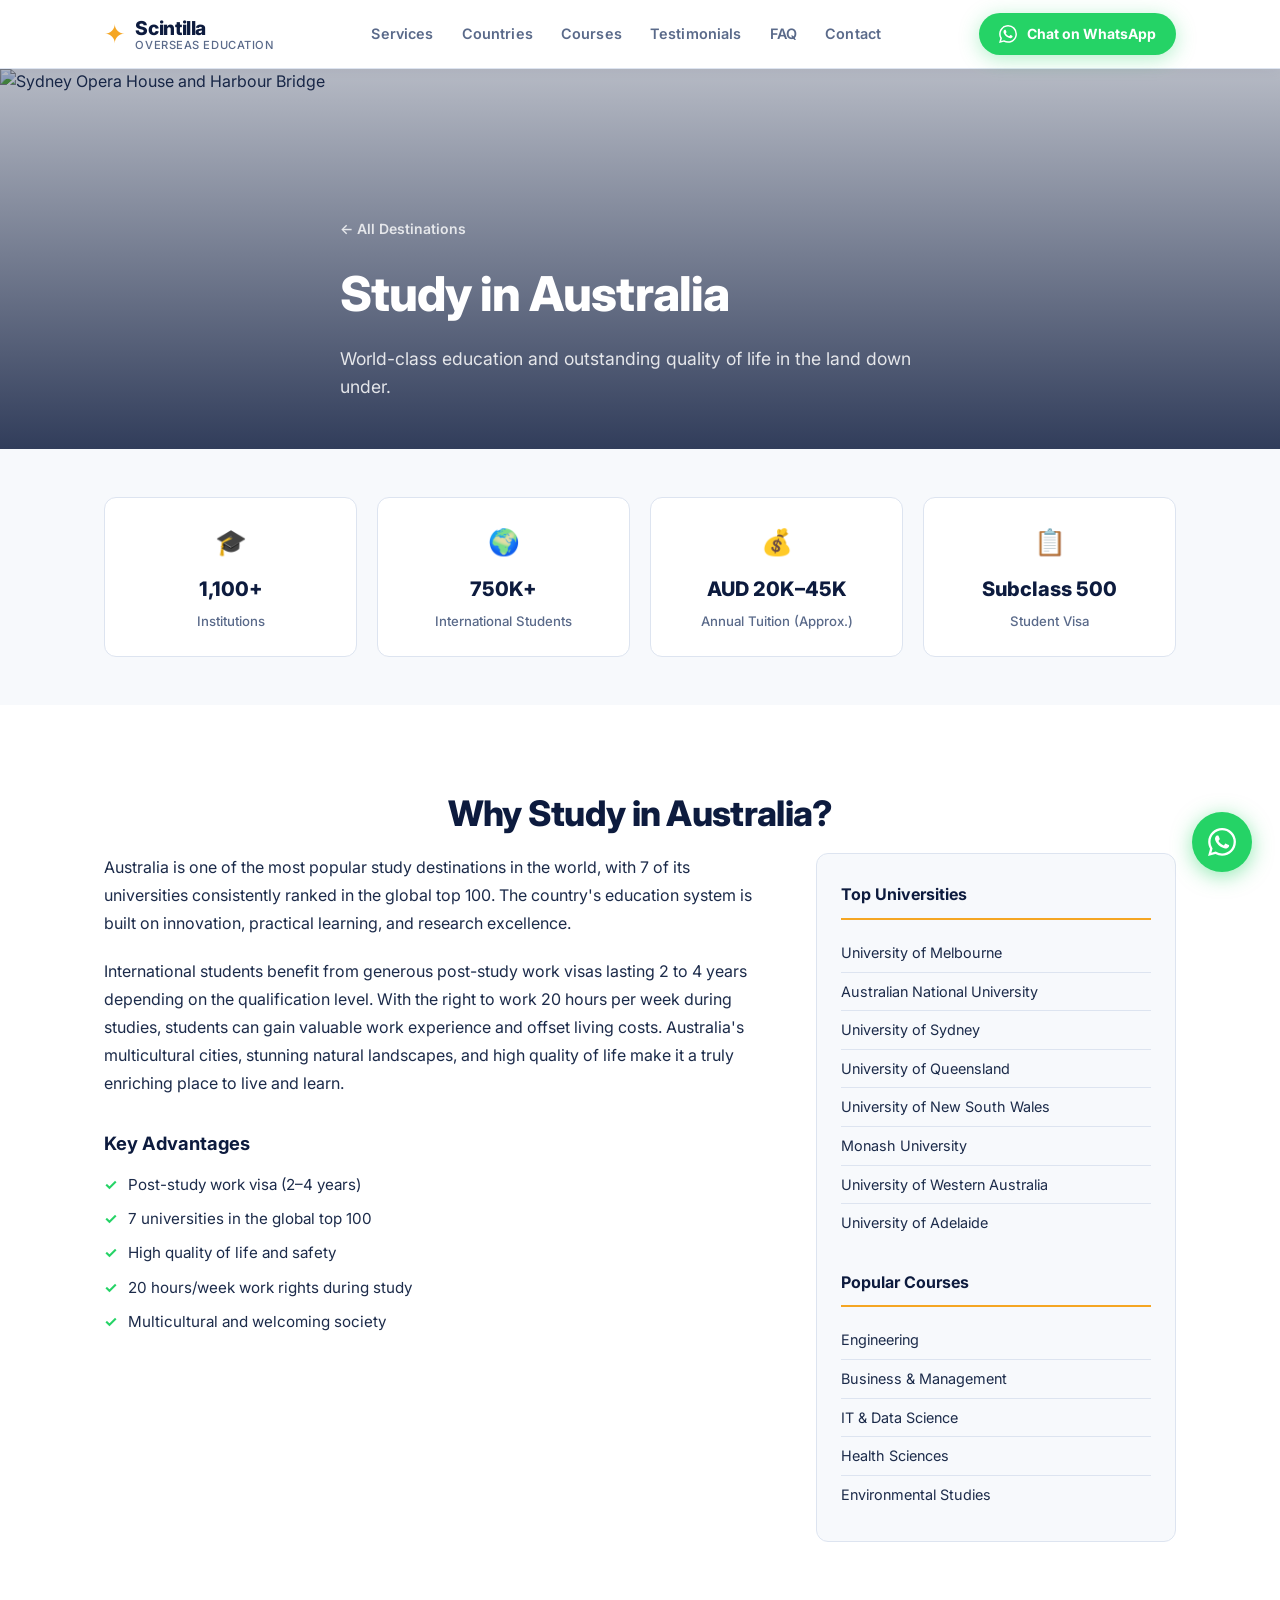
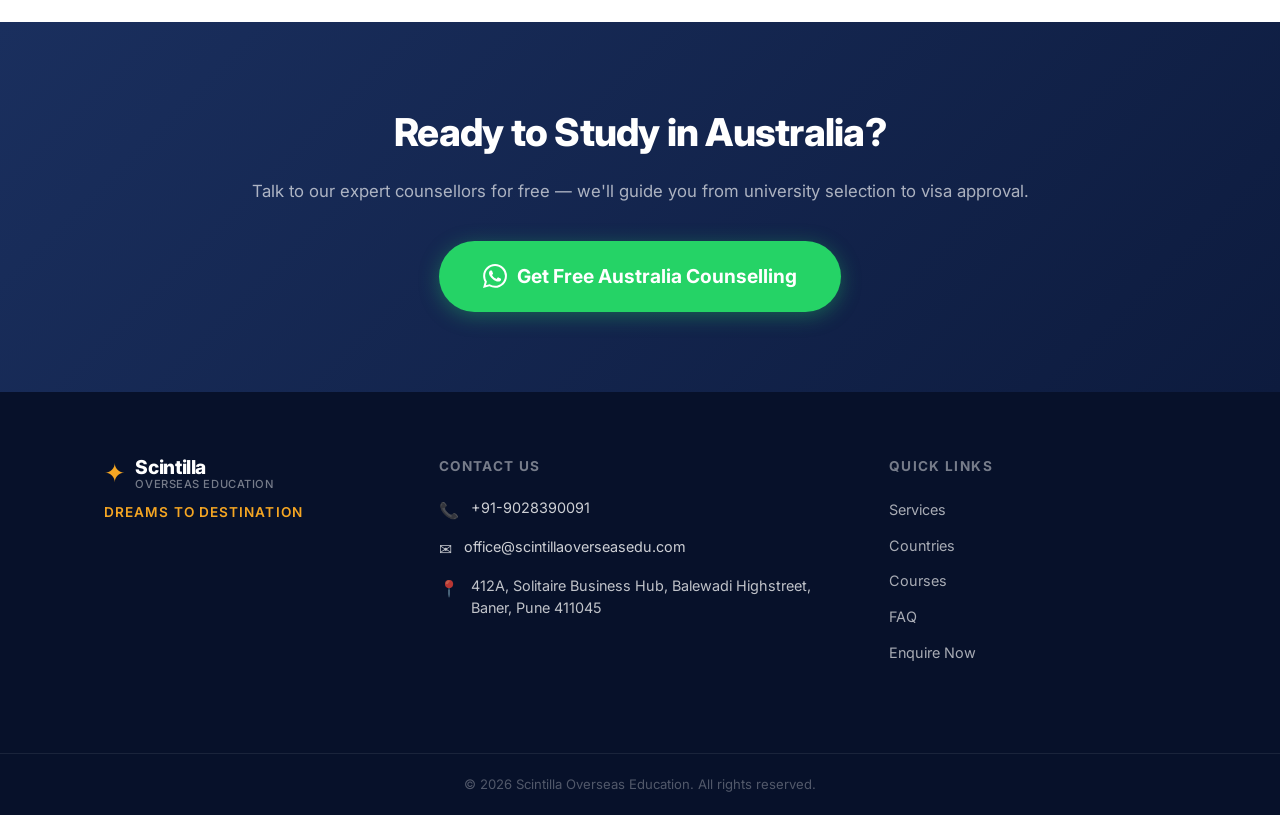
==== countries/australia.html @ b3273cdc "Add "Know Your Destination" section with country cards linking to blog pages Replaced the simple cou" ====
<!DOCTYPE html>
<html lang="en">
<head>
  <meta charset="UTF-8" />
  <meta name="viewport" content="width=device-width, initial-scale=1.0" />
  <title>Study in Australia – Scintilla Overseas Education</title>
  <meta name="description" content="Everything you need to know about studying in Australia — top universities, costs, visa process, and how Scintilla can help you get there." />
  <link rel="icon" type="image/svg+xml" href="data:image/svg+xml,<svg xmlns='http://www.w3.org/2000/svg' viewBox='0 0 100 100'><text y='.9em' font-size='90'>✦</text></svg>" />
  <link rel="preconnect" href="https://fonts.googleapis.com" />
  <link rel="preconnect" href="https://fonts.gstatic.com" crossorigin />
  <link rel="stylesheet" href="../style.css" />
  <link href="https://fonts.googleapis.com/css2?family=Inter:wght@400;500;600;700;800&display=swap" rel="stylesheet" />
</head>
<body>

  <svg xmlns="http://www.w3.org/2000/svg" style="display:none">
    <symbol id="icon-whatsapp" viewBox="0 0 24 24" fill="currentColor">
      <path d="M17.472 14.382c-.297-.149-1.758-.867-2.03-.967-.273-.099-.471-.148-.67.15-.197.297-.767.966-.94 1.164-.173.199-.347.223-.644.075-.297-.15-1.255-.463-2.39-1.475-.883-.788-1.48-1.761-1.653-2.059-.173-.297-.018-.458.13-.606.134-.133.298-.347.446-.52.149-.174.198-.298.298-.497.099-.198.05-.371-.025-.52-.075-.149-.669-1.612-.916-2.207-.242-.579-.487-.5-.669-.51a12.8 12.8 0 0 0-.57-.01c-.198 0-.52.074-.792.372-.272.297-1.04 1.016-1.04 2.479 0 1.462 1.065 2.875 1.213 3.074.149.198 2.096 3.2 5.077 4.487.709.306 1.262.489 1.694.625.712.227 1.36.195 1.871.118.571-.085 1.758-.719 2.006-1.413.248-.694.248-1.289.173-1.413-.074-.124-.272-.198-.57-.347m-5.421 7.403h-.004a9.87 9.87 0 0 1-5.031-1.378l-.361-.214-3.741.982.998-3.648-.235-.374a9.86 9.86 0 0 1-1.51-5.26c.001-5.45 4.436-9.884 9.888-9.884 2.64 0 5.122 1.03 6.988 2.898a9.825 9.825 0 0 1 2.893 6.994c-.003 5.45-4.437 9.884-9.885 9.884m8.413-18.297A11.815 11.815 0 0 0 12.05 0C5.495 0 .16 5.335.157 11.892c0 2.096.547 4.142 1.588 5.945L.057 24l6.305-1.654a11.882 11.882 0 0 0 5.683 1.448h.005c6.554 0 11.89-5.335 11.893-11.893a11.821 11.821 0 0 0-3.48-8.413Z"/>
    </symbol>
  </svg>

  <header class="navbar">
    <div class="container nav-inner">
      <a href="../index.html" class="logo">
        <span class="logo-icon">✦</span>
        <div class="logo-text">
          <span class="logo-name">Scintilla</span>
          <span class="logo-sub">Overseas Education</span>
        </div>
      </a>
      <nav class="nav-links" id="navLinks" aria-label="Site navigation">
        <a href="../index.html#services">Services</a>
        <a href="../index.html#countries">Countries</a>
        <a href="../index.html#courses">Courses</a>
        <a href="../index.html#testimonials">Testimonials</a>
        <a href="../index.html#faq">FAQ</a>
        <a href="../index.html#enquire">Contact</a>
      </nav>
      <button class="nav-hamburger" id="navHamburger" aria-label="Open menu" aria-expanded="false" aria-controls="navLinks">
        <span class="hamburger-line"></span>
        <span class="hamburger-line"></span>
        <span class="hamburger-line"></span>
      </button>
      <a class="btn btn-whatsapp btn-sm nav-wa-btn" href="https://wa.me/919028390091?text=Hi%2C%20I%20want%20to%20study%20in%20Australia" target="_blank" rel="noopener">
        <svg width="18" height="18" aria-hidden="true"><use href="#icon-whatsapp"/></svg>
        Chat on WhatsApp
      </a>
    </div>
  </header>

  <section class="country-hero">
    <div class="country-hero-bg">
      <img src="https://images.unsplash.com/photo-1506973035872-a4ec16b8e8d9?w=1400&h=500&fit=crop&q=80" alt="Sydney Opera House and Harbour Bridge" />
    </div>
    <div class="country-hero-overlay"></div>
    <div class="container country-hero-inner">
      <a href="../index.html#countries" class="country-back">&larr; All Destinations</a>
      <h1>Study in Australia</h1>
      <p>World-class education and outstanding quality of life in the land down under.</p>
    </div>
  </section>

  <section class="section country-facts">
    <div class="container">
      <div class="facts-grid">
        <div class="fact-card">
          <span class="fact-icon">🎓</span>
          <strong>1,100+</strong>
          <span>Institutions</span>
        </div>
        <div class="fact-card">
          <span class="fact-icon">🌍</span>
          <strong>750K+</strong>
          <span>International Students</span>
        </div>
        <div class="fact-card">
          <span class="fact-icon">💰</span>
          <strong>AUD 20K–45K</strong>
          <span>Annual Tuition (Approx.)</span>
        </div>
        <div class="fact-card">
          <span class="fact-icon">📋</span>
          <strong>Subclass 500</strong>
          <span>Student Visa</span>
        </div>
      </div>
    </div>
  </section>

  <section class="section country-why">
    <div class="container">
      <h2 class="section-title">Why Study in Australia?</h2>
      <div class="country-content">
        <div class="country-text">
          <p>Australia is one of the most popular study destinations in the world, with 7 of its universities consistently ranked in the global top 100. The country's education system is built on innovation, practical learning, and research excellence.</p>
          <p>International students benefit from generous post-study work visas lasting 2 to 4 years depending on the qualification level. With the right to work 20 hours per week during studies, students can gain valuable work experience and offset living costs. Australia's multicultural cities, stunning natural landscapes, and high quality of life make it a truly enriching place to live and learn.</p>
          <h3>Key Advantages</h3>
          <ul>
            <li>Post-study work visa (2–4 years)</li>
            <li>7 universities in the global top 100</li>
            <li>High quality of life and safety</li>
            <li>20 hours/week work rights during study</li>
            <li>Multicultural and welcoming society</li>
          </ul>
        </div>
        <div class="country-aside">
          <h3>Top Universities</h3>
          <ul class="uni-list">
            <li>University of Melbourne</li>
            <li>Australian National University</li>
            <li>University of Sydney</li>
            <li>University of Queensland</li>
            <li>University of New South Wales</li>
            <li>Monash University</li>
            <li>University of Western Australia</li>
            <li>University of Adelaide</li>
          </ul>
          <h3>Popular Courses</h3>
          <ul class="uni-list">
            <li>Engineering</li>
            <li>Business & Management</li>
            <li>IT & Data Science</li>
            <li>Health Sciences</li>
            <li>Environmental Studies</li>
          </ul>
        </div>
      </div>
    </div>
  </section>

  <section class="section section-cta">
    <div class="container cta-inner">
      <h2>Ready to Study in Australia?</h2>
      <p>Talk to our expert counsellors for free — we'll guide you from university selection to visa approval.</p>
      <a class="btn btn-whatsapp btn-xl" href="https://wa.me/919028390091?text=Hi%2C%20I%20want%20to%20study%20in%20Australia.%20Please%20guide%20me." target="_blank" rel="noopener">
        <svg width="24" height="24" aria-hidden="true"><use href="#icon-whatsapp"/></svg>
        Get Free Australia Counselling
      </a>
    </div>
  </section>

  <footer class="footer">
    <div class="container footer-inner">
      <div class="footer-brand">
        <a href="../index.html" class="logo logo-footer">
          <span class="logo-icon">✦</span>
          <div class="logo-text">
            <span class="logo-name">Scintilla</span>
            <span class="logo-sub">Overseas Education</span>
          </div>
        </a>
        <p class="footer-tagline">Dreams to Destination</p>
      </div>
      <div class="footer-contact">
        <h4>Contact Us</h4>
        <ul class="contact-list">
          <li><span class="contact-icon">📞</span><a href="tel:+919028390091">+91-9028390091</a></li>
          <li><span class="contact-icon">✉️</span><a href="mailto:office@scintillaoverseasedu.com">office@scintillaoverseasedu.com</a></li>
          <li><span class="contact-icon">📍</span>412A, Solitaire Business Hub, Balewadi Highstreet, Baner, Pune 411045</li>
        </ul>
      </div>
      <div class="footer-nav">
        <h4>Quick Links</h4>
        <ul class="footer-nav-list">
          <li><a href="../index.html#services">Services</a></li>
          <li><a href="../index.html#countries">Countries</a></li>
          <li><a href="../index.html#courses">Courses</a></li>
          <li><a href="../index.html#faq">FAQ</a></li>
          <li><a href="../index.html#enquire">Enquire Now</a></li>
        </ul>
      </div>
    </div>
    <div class="footer-bottom">
      <p>&copy; 2026 Scintilla Overseas Education. All rights reserved.</p>
    </div>
  </footer>

  <a class="fab-whatsapp" href="https://wa.me/919028390091?text=Hi%2C%20I%20want%20to%20study%20in%20Australia" target="_blank" rel="noopener" aria-label="Chat on WhatsApp">
    <svg width="28" height="28" aria-hidden="true"><use href="#icon-whatsapp"/></svg>
  </a>

  <script>
    (function () {
      var btn = document.getElementById('navHamburger');
      var nav = document.getElementById('navLinks');
      if (!btn || !nav) return;
      btn.addEventListener('click', function () {
        var open = nav.classList.toggle('nav-links--open');
        btn.classList.toggle('nav-hamburger--open', open);
        btn.setAttribute('aria-expanded', open ? 'true' : 'false');
      });
    })();
  </script>
</body>
</html>
---- style.css ----
/* =============================================
   Scintilla Overseas Education – Stylesheet
   ============================================= */

/* ---------- Reset & Base ---------- */
*, *::before, *::after {
  box-sizing: border-box;
  margin: 0;
  padding: 0;
}

:root {
  --navy:      #0d1b3e;
  --navy-mid:  #1a2f5e;
  --navy-light:#243d72;
  --gold:      #f5a623;
  --gold-dark: #d4891a;
  --green-wa:  #25d366;
  --green-wa-dark: #1ebe57;
  --white:     #ffffff;
  --off-white: #f7f9fc;
  --text:      #1c2b4a;
  --text-muted:#5a6a8a;
  --border:    #dde4f0;
  --radius:    12px;
  --radius-sm: 8px;
  --shadow:    0 4px 24px rgba(13, 27, 62, 0.10);
  --shadow-lg: 0 8px 40px rgba(13, 27, 62, 0.16);
}

html {
  scroll-behavior: smooth;
}

body {
  font-family: 'Inter', system-ui, -apple-system, sans-serif;
  color: var(--text);
  background: var(--white);
  line-height: 1.6;
  -webkit-font-smoothing: antialiased;
}

a {
  color: inherit;
  text-decoration: none;
}

ul {
  list-style: none;
}

img { display: block; max-width: 100%; }

/* ---------- Layout ---------- */
.container {
  max-width: 1120px;
  margin: 0 auto;
  padding: 0 24px;
}

.section {
  padding: 80px 0;
}

/* ---------- Typography ---------- */
.section-title {
  font-size: clamp(1.6rem, 3vw, 2.2rem);
  font-weight: 800;
  color: var(--navy);
  text-align: center;
  margin-bottom: 12px;
  letter-spacing: -0.02em;
}

.section-sub {
  text-align: center;
  color: var(--text-muted);
  font-size: 1.05rem;
  margin-bottom: 48px;
}

/* ---------- Buttons ---------- */
.btn {
  display: inline-flex;
  align-items: center;
  gap: 10px;
  font-family: inherit;
  font-weight: 700;
  border-radius: 50px;
  cursor: pointer;
  transition: background 0.2s, transform 0.15s, box-shadow 0.2s;
  white-space: nowrap;
  border: none;
  text-decoration: none;
}

.btn:hover  { transform: translateY(-2px); }
.btn:active { transform: translateY(0); }

.btn-whatsapp {
  background: var(--green-wa);
  color: var(--white);
  box-shadow: 0 4px 20px rgba(37, 211, 102, 0.35);
}
.btn-whatsapp:hover {
  background: var(--green-wa-dark);
  box-shadow: 0 6px 28px rgba(37, 211, 102, 0.45);
}

.btn-sm  { padding: 10px 20px; font-size: 0.875rem; }
.btn-md  { padding: 14px 28px; font-size: 0.975rem; }
.btn-lg  { padding: 16px 36px; font-size: 1.1rem; }
.btn-xl  { padding: 20px 44px; font-size: 1.2rem; }

/* ---------- Navbar ---------- */
.navbar {
  position: sticky;
  top: 0;
  z-index: 100;
  background: var(--white);
  border-bottom: 1px solid var(--border);
  box-shadow: 0 2px 12px rgba(13,27,62,0.06);
}

.nav-inner {
  display: flex;
  align-items: center;
  justify-content: space-between;
  height: 68px;
  gap: 20px;
}

.logo {
  display: flex;
  align-items: center;
  gap: 10px;
  flex-shrink: 0;
}

.logo-icon {
  font-size: 1.6rem;
  color: var(--gold);
  line-height: 1;
}

.logo-text {
  display: flex;
  flex-direction: column;
  line-height: 1.15;
}

.logo-name {
  font-size: 1.2rem;
  font-weight: 800;
  color: var(--navy);
  letter-spacing: -0.02em;
}

.logo-sub {
  font-size: 0.7rem;
  font-weight: 500;
  color: var(--text-muted);
  text-transform: uppercase;
  letter-spacing: 0.05em;
}

/* ---------- Nav Links ---------- */
.nav-links {
  display: flex;
  align-items: center;
  gap: 28px;
  flex: 1;
  justify-content: center;
}

.nav-links a {
  font-size: 0.9rem;
  font-weight: 600;
  color: var(--text-muted);
  letter-spacing: 0.01em;
  transition: color 0.2s;
  white-space: nowrap;
}

.nav-links a:hover {
  color: var(--navy);
}

/* ---------- Hamburger Menu ---------- */
.nav-hamburger {
  display: none;
  flex-direction: column;
  justify-content: center;
  gap: 5px;
  width: 36px;
  height: 36px;
  padding: 6px;
  background: none;
  border: none;
  cursor: pointer;
  z-index: 110;
}

.hamburger-line {
  display: block;
  width: 100%;
  height: 2.5px;
  background: var(--navy);
  border-radius: 2px;
  transition: transform 0.3s, opacity 0.3s;
}

.nav-hamburger--open .hamburger-line:nth-child(1) {
  transform: translateY(7.5px) rotate(45deg);
}

.nav-hamburger--open .hamburger-line:nth-child(2) {
  opacity: 0;
}

.nav-hamburger--open .hamburger-line:nth-child(3) {
  transform: translateY(-7.5px) rotate(-45deg);
}

/* ---------- Hero ---------- */
.hero {
  position: relative;
  background: linear-gradient(135deg, var(--navy) 0%, var(--navy-mid) 60%, #1e3a6e 100%);
  color: var(--white);
  padding: 100px 0 120px;
  overflow: hidden;
}

.hero::before {
  content: '';
  position: absolute;
  inset: 0;
  background:
    radial-gradient(ellipse 60% 60% at 80% 20%, rgba(245,166,35,0.12) 0%, transparent 70%),
    radial-gradient(ellipse 50% 80% at 10% 80%, rgba(37,211,102,0.07) 0%, transparent 60%);
  pointer-events: none;
}

.hero-inner {
  position: relative;
  z-index: 1;
  display: grid;
  grid-template-columns: 1fr 1fr;
  gap: 48px;
  align-items: center;
}

.hero-content {
  max-width: 600px;
}

/* ---------- Hero Carousel ---------- */
.hero-carousel {
  position: relative;
  width: 100%;
  border-radius: 16px;
  overflow: hidden;
  box-shadow: 0 12px 48px rgba(0, 0, 0, 0.35);
  aspect-ratio: 4 / 3;
}

.hero-carousel-track {
  position: relative;
  width: 100%;
  height: 100%;
}

.hero-carousel-slide {
  position: absolute;
  inset: 0;
  opacity: 0;
  transition: opacity 0.8s ease-in-out;
}

.hero-carousel-slide--active {
  opacity: 1;
}

.hero-carousel-slide img {
  width: 100%;
  height: 100%;
  object-fit: cover;
}

.hero-carousel-caption {
  position: absolute;
  bottom: 0;
  left: 0;
  right: 0;
  padding: 32px 20px 16px;
  background: linear-gradient(to top, rgba(0, 0, 0, 0.7) 0%, transparent 100%);
  font-size: 0.85rem;
  font-weight: 600;
  color: rgba(255, 255, 255, 0.9);
  letter-spacing: 0.02em;
}

.hero-carousel-dots {
  position: absolute;
  bottom: 52px;
  left: 50%;
  transform: translateX(-50%);
  display: flex;
  gap: 8px;
  z-index: 2;
}

.hero-carousel-dot {
  width: 10px;
  height: 10px;
  border-radius: 50%;
  border: 2px solid rgba(255, 255, 255, 0.6);
  background: transparent;
  cursor: pointer;
  padding: 0;
  transition: background 0.3s, border-color 0.3s, transform 0.2s;
}

.hero-carousel-dot:hover {
  border-color: var(--white);
  transform: scale(1.2);
}

.hero-carousel-dot--active {
  background: var(--gold);
  border-color: var(--gold);
}

.hero-eyebrow {
  display: inline-block;
  background: rgba(245,166,35,0.18);
  color: var(--gold);
  font-size: 0.85rem;
  font-weight: 700;
  letter-spacing: 0.12em;
  text-transform: uppercase;
  padding: 6px 16px;
  border-radius: 50px;
  margin-bottom: 24px;
  border: 1px solid rgba(245,166,35,0.3);
}

.hero-headline {
  font-size: clamp(2.2rem, 5vw, 3.6rem);
  font-weight: 800;
  line-height: 1.12;
  letter-spacing: -0.03em;
  margin-bottom: 16px;
}

.highlight {
  color: var(--gold);
}

.hero-subline {
  font-size: 1.2rem;
  font-weight: 600;
  color: rgba(255,255,255,0.75);
  margin-bottom: 20px;
  letter-spacing: 0.01em;
}

.hero-body {
  font-size: 1.05rem;
  color: rgba(255,255,255,0.65);
  max-width: 560px;
  margin-bottom: 40px;
  line-height: 1.7;
}

/* ---------- Hero Trust Bar ---------- */
.hero-trust {
  display: flex;
  align-items: center;
  flex-wrap: wrap;
  gap: 8px 16px;
  margin-top: 20px;
}

.hero-trust-item {
  display: flex;
  align-items: center;
  gap: 6px;
  font-size: 0.875rem;
  font-weight: 600;
  color: rgba(255,255,255,0.7);
}

.hero-trust-check {
  display: inline-flex;
  align-items: center;
  justify-content: center;
  width: 18px;
  height: 18px;
  background: rgba(37,211,102,0.2);
  color: var(--green-wa);
  border-radius: 50%;
  font-size: 0.65rem;
  font-weight: 800;
  flex-shrink: 0;
}

.hero-trust-sep {
  color: rgba(255,255,255,0.25);
  font-size: 1.2rem;
  line-height: 1;
}

/* ---------- Stats Bar ---------- */
.section-stats {
  background: linear-gradient(135deg, var(--navy) 0%, var(--navy-mid) 100%);
  padding: 48px 0;
}

.stats-grid {
  display: grid;
  grid-template-columns: repeat(4, 1fr);
  gap: 32px;
  text-align: center;
}

.stat-item {
  display: flex;
  flex-direction: column;
  align-items: center;
  gap: 8px;
}

.stat-number {
  font-size: clamp(2rem, 4vw, 3rem);
  font-weight: 800;
  color: var(--gold);
  letter-spacing: -0.02em;
  line-height: 1.1;
}

.stat-label {
  font-size: 0.875rem;
  font-weight: 600;
  color: rgba(255,255,255,0.6);
  text-transform: uppercase;
  letter-spacing: 0.06em;
}

/* ---------- Know Your Destination ---------- */
.section-destinations {
  background: var(--off-white);
}

.destinations-grid {
  display: grid;
  grid-template-columns: repeat(4, 1fr);
  gap: 24px;
}

.destination-card {
  display: flex;
  flex-direction: column;
  background: var(--white);
  border-radius: var(--radius);
  overflow: hidden;
  box-shadow: var(--shadow);
  transition: transform 0.25s, box-shadow 0.25s;
  text-decoration: none;
  color: inherit;
}

.destination-card:hover {
  transform: translateY(-6px);
  box-shadow: var(--shadow-lg);
}

.destination-img {
  position: relative;
  overflow: hidden;
  aspect-ratio: 3 / 2;
}

.destination-img img {
  width: 100%;
  height: 100%;
  object-fit: cover;
  transition: transform 0.4s ease;
}

.destination-card:hover .destination-img img {
  transform: scale(1.06);
}

.destination-info {
  padding: 20px;
  display: flex;
  flex-direction: column;
  flex: 1;
}

.destination-info h3 {
  font-size: 1.15rem;
  font-weight: 800;
  color: var(--navy);
  margin-bottom: 8px;
}

.destination-info p {
  font-size: 0.875rem;
  color: var(--text-muted);
  line-height: 1.6;
  flex: 1;
  margin-bottom: 14px;
}

.destination-cta {
  display: inline-flex;
  align-items: center;
  gap: 6px;
  font-size: 0.875rem;
  font-weight: 700;
  color: var(--navy-light);
  transition: color 0.2s, gap 0.2s;
}

.destination-card:hover .destination-cta {
  color: var(--gold-dark);
  gap: 10px;
}

@media (max-width: 1024px) {
  .destinations-grid {
    grid-template-columns: repeat(3, 1fr);
  }
}

@media (max-width: 768px) {
  .destinations-grid {
    grid-template-columns: repeat(2, 1fr);
    gap: 16px;
  }
}

@media (max-width: 480px) {
  .destinations-grid {
    grid-template-columns: 1fr;
    gap: 16px;
  }
}

/* ---------- University Ticker ---------- */
.ticker-section {
  background: var(--white);
  padding: 32px 0;
  border-bottom: 1px solid var(--border);
  overflow: hidden;
}

.ticker-label {
  text-align: center;
  font-size: 0.78rem;
  font-weight: 700;
  text-transform: uppercase;
  letter-spacing: 0.1em;
  color: var(--text-muted);
  margin-bottom: 20px;
}

.ticker-track {
  display: flex;
  width: max-content;
  animation: tickerScroll 40s linear infinite;
}

.ticker-slide {
  display: flex;
  align-items: center;
  gap: 40px;
  padding: 0 20px;
}

.ticker-item {
  font-size: 0.9rem;
  font-weight: 600;
  color: var(--navy-light);
  white-space: nowrap;
  opacity: 0.6;
  transition: opacity 0.2s;
}

@keyframes tickerScroll {
  0%   { transform: translateX(0); }
  100% { transform: translateX(-50%); }
}

.ticker-track:hover {
  animation-play-state: paused;
}

/* ---------- Services ---------- */
.section-services {
  background: var(--white);
}

.services-grid {
  display: grid;
  grid-template-columns: repeat(auto-fit, minmax(320px, 1fr));
  gap: 28px;
}

.service-card {
  background: var(--white);
  border: 1.5px solid var(--border);
  border-radius: var(--radius);
  padding: 36px 32px;
  box-shadow: var(--shadow);
  transition: box-shadow 0.2s, transform 0.2s;
}

.service-card:hover {
  box-shadow: var(--shadow-lg);
  transform: translateY(-4px);
}

.service-icon {
  font-size: 2.4rem;
  margin-bottom: 16px;
}

.service-card h3 {
  font-size: 1.15rem;
  font-weight: 700;
  color: var(--navy);
  margin-bottom: 20px;
  line-height: 1.4;
}

.service-section-label {
  font-size: 0.75rem;
  font-weight: 700;
  text-transform: uppercase;
  letter-spacing: 0.1em;
  color: var(--text-muted);
  margin-bottom: 8px;
}

.service-list {
  display: flex;
  flex-direction: column;
  gap: 10px;
  margin-bottom: 24px;
}

.service-list li {
  display: flex;
  align-items: flex-start;
  gap: 10px;
  font-size: 0.95rem;
  color: var(--text);
  line-height: 1.5;
}

.check {
  flex-shrink: 0;
  width: 20px;
  height: 20px;
  background: rgba(37,211,102,0.12);
  color: #19a34a;
  border-radius: 50%;
  font-size: 0.7rem;
  font-weight: 700;
  display: inline-flex;
  align-items: center;
  justify-content: center;
  margin-top: 2px;
}

.service-tags {
  display: flex;
  flex-wrap: wrap;
  gap: 8px;
}

.tag {
  background: rgba(13,27,62,0.07);
  color: var(--navy-mid);
  font-size: 0.78rem;
  font-weight: 600;
  padding: 4px 12px;
  border-radius: 50px;
}

/* ---------- Process Steps ---------- */
.section-process {
  background: var(--off-white);
}

.process-steps {
  display: flex;
  align-items: flex-start;
  justify-content: center;
  gap: 0;
}

.process-step {
  flex: 0 1 200px;
  text-align: center;
  display: flex;
  flex-direction: column;
  align-items: center;
  gap: 12px;
}

.process-step-num {
  width: 52px;
  height: 52px;
  border-radius: 50%;
  background: var(--navy);
  color: var(--gold);
  font-size: 1.3rem;
  font-weight: 800;
  display: flex;
  align-items: center;
  justify-content: center;
  flex-shrink: 0;
  box-shadow: 0 4px 16px rgba(13, 27, 62, 0.2);
}

.process-step h4 {
  font-size: 0.95rem;
  font-weight: 700;
  color: var(--navy);
}

.process-step p {
  font-size: 0.85rem;
  color: var(--text-muted);
  line-height: 1.6;
  max-width: 180px;
}

.process-connector {
  flex-shrink: 0;
  width: 40px;
  height: 2px;
  background: var(--border);
  margin-top: 26px;
}

/* ---------- Courses ---------- */
.section-courses {
  background: var(--navy);
}

.section-courses .section-title {
  color: var(--white);
}

.section-courses .section-sub {
  color: rgba(255,255,255,0.55);
}

.courses-grid {
  display: flex;
  flex-wrap: wrap;
  gap: 14px;
  justify-content: center;
}

.course-pill {
  background: rgba(255,255,255,0.08);
  border: 1.5px solid rgba(255,255,255,0.15);
  color: var(--white);
  font-size: 0.95rem;
  font-weight: 600;
  padding: 12px 24px;
  border-radius: 50px;
  transition: background 0.2s, border-color 0.2s, transform 0.15s;
  cursor: default;
}

.course-pill:hover {
  background: rgba(245,166,35,0.18);
  border-color: var(--gold);
  color: var(--gold);
  transform: translateY(-2px);
}

/* ---------- Why Choose Us ---------- */
.section-why {
  background: var(--off-white);
}

.why-grid {
  display: grid;
  grid-template-columns: repeat(auto-fit, minmax(280px, 1fr));
  gap: 24px;
}

.why-card {
  background: var(--white);
  border-radius: var(--radius);
  padding: 32px 28px;
  box-shadow: var(--shadow);
  transition: box-shadow 0.2s, transform 0.2s;
  border-top: 4px solid var(--gold);
}

.why-card:hover {
  box-shadow: var(--shadow-lg);
  transform: translateY(-4px);
}

.why-icon {
  font-size: 2rem;
  margin-bottom: 14px;
}

.why-card h4 {
  font-size: 1rem;
  font-weight: 700;
  color: var(--navy);
  margin-bottom: 10px;
}

.why-card p {
  font-size: 0.9rem;
  color: var(--text-muted);
  line-height: 1.6;
}

/* ---------- Testimonials ---------- */
.section-testimonials {
  background: var(--white);
  overflow: hidden;
}

.testimonials-track {
  display: flex;
  gap: 24px;
  overflow-x: auto;
  scroll-snap-type: x mandatory;
  -webkit-overflow-scrolling: touch;
  scrollbar-width: none;
  padding: 8px 0 16px;
}

.testimonials-track::-webkit-scrollbar {
  display: none;
}

.testimonial-card {
  flex: 0 0 calc(33.333% - 16px);
  min-width: 300px;
  background: var(--off-white);
  border: 1.5px solid var(--border);
  border-radius: var(--radius);
  padding: 32px 28px;
  scroll-snap-align: start;
  display: flex;
  flex-direction: column;
  gap: 16px;
}

.testimonial-stars {
  color: var(--gold);
  font-size: 1.1rem;
  letter-spacing: 2px;
}

.testimonial-text {
  font-size: 0.95rem;
  color: var(--text);
  line-height: 1.7;
  flex: 1;
  font-style: italic;
}

.testimonial-author {
  display: flex;
  align-items: center;
  gap: 12px;
  margin-top: 8px;
}

.testimonial-avatar {
  width: 44px;
  height: 44px;
  border-radius: 50%;
  background: var(--navy);
  color: var(--gold);
  display: flex;
  align-items: center;
  justify-content: center;
  font-size: 0.85rem;
  font-weight: 700;
  flex-shrink: 0;
}

.testimonial-name {
  font-size: 0.9rem;
  font-weight: 700;
  color: var(--navy);
}

.testimonial-detail {
  font-size: 0.78rem;
  color: var(--text-muted);
}

.testimonials-nav {
  display: flex;
  justify-content: center;
  gap: 12px;
  margin-top: 24px;
}

.testimonial-btn {
  width: 44px;
  height: 44px;
  border-radius: 50%;
  border: 1.5px solid var(--border);
  background: var(--white);
  color: var(--navy);
  font-size: 1.2rem;
  cursor: pointer;
  transition: background 0.2s, border-color 0.2s;
  display: flex;
  align-items: center;
  justify-content: center;
}

.testimonial-btn:hover {
  background: var(--navy);
  color: var(--white);
  border-color: var(--navy);
}

/* ---------- CTA Banner ---------- */
.section-cta {
  background: linear-gradient(135deg, var(--navy-mid) 0%, var(--navy) 100%);
  padding: 80px 0;
}

.cta-inner {
  text-align: center;
  color: var(--white);
}

.cta-inner h2 {
  font-size: clamp(1.6rem, 3vw, 2.4rem);
  font-weight: 800;
  margin-bottom: 14px;
  letter-spacing: -0.02em;
}

.cta-inner p {
  font-size: 1.05rem;
  color: rgba(255,255,255,0.65);
  margin-bottom: 36px;
}

/* ---------- FAQ ---------- */
.section-faq {
  background: var(--off-white);
}

.faq-list {
  max-width: 720px;
  margin: 0 auto;
  display: flex;
  flex-direction: column;
  gap: 12px;
}

.faq-item {
  background: var(--white);
  border: 1.5px solid var(--border);
  border-radius: var(--radius);
  overflow: hidden;
  transition: box-shadow 0.2s;
}

.faq-item[open] {
  box-shadow: var(--shadow);
}

.faq-question {
  padding: 20px 24px;
  font-size: 1rem;
  font-weight: 700;
  color: var(--navy);
  cursor: pointer;
  list-style: none;
  display: flex;
  align-items: center;
  justify-content: space-between;
  gap: 16px;
}

.faq-question::-webkit-details-marker {
  display: none;
}

.faq-question::after {
  content: '+';
  font-size: 1.4rem;
  font-weight: 600;
  color: var(--gold);
  flex-shrink: 0;
  transition: transform 0.25s;
}

.faq-item[open] .faq-question::after {
  content: '\2212';
  transform: rotate(180deg);
}

.faq-answer {
  padding: 0 24px 20px;
}

.faq-answer p {
  font-size: 0.925rem;
  color: var(--text-muted);
  line-height: 1.7;
}

/* ---------- Contact / Enquiry Section ---------- */
.section-contact {
  background: var(--white);
}

.contact-layout {
  display: grid;
  grid-template-columns: 1fr 340px;
  gap: 48px;
  align-items: start;
}

/* Form */
.contact-form {
  display: flex;
  flex-direction: column;
  gap: 20px;
}

.form-row {
  display: grid;
  grid-template-columns: 1fr 1fr;
  gap: 20px;
}

.form-group {
  display: flex;
  flex-direction: column;
  gap: 6px;
}

.form-group label {
  font-size: 0.875rem;
  font-weight: 600;
  color: var(--text);
}

.form-required {
  color: #e53e3e;
}

.form-group input,
.form-group select {
  font-family: inherit;
  font-size: 0.975rem;
  color: var(--text);
  background: var(--white);
  border: 1.5px solid var(--border);
  border-radius: var(--radius-sm);
  padding: 12px 14px;
  outline: none;
  transition: border-color 0.2s, box-shadow 0.2s;
  appearance: none;
  -webkit-appearance: none;
}

.form-group select {
  background-image: url("data:image/svg+xml,%3Csvg xmlns='http://www.w3.org/2000/svg' width='12' height='8' fill='none'%3E%3Cpath d='M1 1.5l5 5 5-5' stroke='%235a6a8a' stroke-width='1.5' stroke-linecap='round' stroke-linejoin='round'/%3E%3C/svg%3E");
  background-repeat: no-repeat;
  background-position: right 14px center;
  padding-right: 38px;
}

.form-group input:focus,
.form-group select:focus {
  border-color: var(--navy-light);
  box-shadow: 0 0 0 3px rgba(36, 61, 114, 0.1);
}

.form-group input::placeholder {
  color: var(--text-muted);
}

.form-submit {
  align-self: flex-start;
}

/* Multi-Select Dropdown */
.multiselect {
  position: relative;
}

.multiselect-trigger {
  display: flex;
  align-items: center;
  flex-wrap: wrap;
  gap: 6px;
  min-height: 46px;
  padding: 8px 38px 8px 14px;
  background: var(--white);
  border: 1.5px solid var(--border);
  border-radius: var(--radius-sm);
  cursor: pointer;
  transition: border-color 0.2s, box-shadow 0.2s;
  position: relative;
}

.multiselect-trigger:focus,
.multiselect--open .multiselect-trigger {
  border-color: var(--navy-light);
  box-shadow: 0 0 0 3px rgba(36, 61, 114, 0.1);
  outline: none;
}

.multiselect-placeholder {
  font-size: 0.975rem;
  color: var(--text-muted);
}

.multiselect-tags {
  display: flex;
  flex-wrap: wrap;
  gap: 6px;
}

.multiselect-tag {
  display: inline-flex;
  align-items: center;
  gap: 4px;
  background: rgba(13, 27, 62, 0.08);
  color: var(--navy);
  font-size: 0.8rem;
  font-weight: 600;
  padding: 3px 8px 3px 10px;
  border-radius: 50px;
  line-height: 1.4;
}

.multiselect-tag-remove {
  display: inline-flex;
  align-items: center;
  justify-content: center;
  width: 16px;
  height: 16px;
  border: none;
  background: rgba(13, 27, 62, 0.12);
  color: var(--navy);
  border-radius: 50%;
  font-size: 0.7rem;
  cursor: pointer;
  padding: 0;
  line-height: 1;
  transition: background 0.15s;
}

.multiselect-tag-remove:hover {
  background: rgba(13, 27, 62, 0.25);
}

.multiselect-arrow {
  position: absolute;
  right: 14px;
  top: 50%;
  transform: translateY(-50%);
  width: 12px;
  height: 8px;
  background-image: url("data:image/svg+xml,%3Csvg xmlns='http://www.w3.org/2000/svg' width='12' height='8' fill='none'%3E%3Cpath d='M1 1.5l5 5 5-5' stroke='%235a6a8a' stroke-width='1.5' stroke-linecap='round' stroke-linejoin='round'/%3E%3C/svg%3E");
  background-repeat: no-repeat;
  pointer-events: none;
  transition: transform 0.2s;
}

.multiselect--open .multiselect-arrow {
  transform: translateY(-50%) rotate(180deg);
}

.multiselect-dropdown {
  display: none;
  position: absolute;
  top: calc(100% + 4px);
  left: 0;
  right: 0;
  background: var(--white);
  border: 1.5px solid var(--border);
  border-radius: var(--radius-sm);
  box-shadow: var(--shadow-lg);
  z-index: 50;
  max-height: 220px;
  overflow-y: auto;
  padding: 6px 0;
}

.multiselect--open .multiselect-dropdown {
  display: block;
}

.multiselect-option {
  display: flex;
  align-items: center;
  gap: 10px;
  padding: 10px 14px;
  font-size: 0.925rem;
  color: var(--text);
  cursor: pointer;
  transition: background 0.15s;
}

.multiselect-option:hover {
  background: var(--off-white);
}

.multiselect-option input[type="checkbox"] {
  width: 16px;
  height: 16px;
  accent-color: var(--navy);
  cursor: pointer;
  flex-shrink: 0;
}

/* Contact Aside */
.contact-aside {
  background: var(--off-white);
  border: 1.5px solid var(--border);
  border-radius: var(--radius);
  padding: 32px 28px;
  display: flex;
  flex-direction: column;
  gap: 24px;
}

.contact-aside-item {
  display: flex;
  align-items: flex-start;
  gap: 14px;
}

.contact-aside-icon {
  font-size: 1.3rem;
  flex-shrink: 0;
  margin-top: 2px;
}

.contact-aside-label {
  font-size: 0.72rem;
  font-weight: 700;
  text-transform: uppercase;
  letter-spacing: 0.08em;
  color: var(--text-muted);
  margin-bottom: 3px;
}

.contact-aside-item a,
.contact-aside-item p {
  font-size: 0.9rem;
  color: var(--text);
  line-height: 1.5;
}

.contact-aside-item a {
  color: var(--navy-mid);
  transition: color 0.2s;
}

.contact-aside-item a:hover {
  color: var(--gold-dark);
}

.contact-map-link {
  display: inline-block;
  font-size: 0.875rem;
  font-weight: 600;
  color: var(--navy-mid);
  transition: color 0.2s;
  margin-top: -8px;
}

.contact-map-link:hover {
  color: var(--gold-dark);
}

/* ---------- Footer ---------- */
.footer {
  background: #07112a;
  color: rgba(255,255,255,0.75);
}

.footer-inner {
  display: grid;
  grid-template-columns: 1fr 1.4fr 1fr;
  gap: 48px;
  padding: 64px 24px;
}

.logo-footer .logo-name { color: var(--white); }
.logo-footer .logo-sub  { color: rgba(255,255,255,0.45); }

.footer-tagline {
  font-size: 0.85rem;
  color: var(--gold);
  font-weight: 600;
  letter-spacing: 0.08em;
  text-transform: uppercase;
  margin-top: 12px;
}

.footer-contact h4,
.footer-nav h4 {
  font-size: 0.85rem;
  font-weight: 700;
  text-transform: uppercase;
  letter-spacing: 0.1em;
  color: rgba(255,255,255,0.45);
  margin-bottom: 20px;
}

.contact-list {
  display: flex;
  flex-direction: column;
  gap: 14px;
}

.contact-list li {
  display: flex;
  align-items: flex-start;
  gap: 12px;
  font-size: 0.9rem;
  line-height: 1.5;
}

.contact-icon {
  font-size: 1rem;
  flex-shrink: 0;
  margin-top: 1px;
}

.contact-list a {
  color: rgba(255,255,255,0.8);
  transition: color 0.2s;
}
.contact-list a:hover { color: var(--gold); }

/* Footer nav quick links */
.footer-nav-list {
  display: flex;
  flex-direction: column;
  gap: 10px;
  margin-bottom: 24px;
}

.footer-nav-list a {
  font-size: 0.9rem;
  color: rgba(255,255,255,0.65);
  transition: color 0.2s;
}

.footer-nav-list a:hover {
  color: var(--gold);
}

.footer-wa-btn {
  white-space: nowrap;
}

.footer-bottom {
  border-top: 1px solid rgba(255,255,255,0.08);
  padding: 20px 24px;
  text-align: center;
  font-size: 0.82rem;
  color: rgba(255,255,255,0.3);
}

.footer-bottom a {
  color: rgba(255,255,255,0.4);
  transition: color 0.2s;
}

.footer-bottom a:hover {
  color: var(--gold);
}

/* ---------- Floating WhatsApp FAB ---------- */
.fab-whatsapp {
  position: fixed;
  bottom: 28px;
  right: 28px;
  z-index: 200;
  width: 60px;
  height: 60px;
  border-radius: 50%;
  background: var(--green-wa);
  color: var(--white);
  display: flex;
  align-items: center;
  justify-content: center;
  box-shadow: 0 4px 20px rgba(37, 211, 102, 0.5);
  transition: background 0.2s, transform 0.2s, box-shadow 0.2s, opacity 0.2s;
}

.fab-whatsapp:hover {
  background: var(--green-wa-dark);
  transform: scale(1.1);
  box-shadow: 0 6px 30px rgba(37, 211, 102, 0.65);
}

/* ---------- Sticky Bottom CTA ---------- */
.sticky-cta {
  position: fixed;
  bottom: 0;
  left: 0;
  right: 0;
  z-index: 150;
  background: linear-gradient(135deg, var(--navy-mid) 0%, var(--navy) 100%);
  border-top: 1px solid rgba(255,255,255,0.1);
  box-shadow: 0 -4px 24px rgba(13,27,62,0.22);
  transform: translateY(100%);
  transition: transform 0.35s cubic-bezier(0.4, 0, 0.2, 1);
  padding: 14px 24px;
}

.sticky-cta--visible {
  transform: translateY(0);
}

.sticky-cta-inner {
  max-width: 1120px;
  margin: 0 auto;
  display: flex;
  align-items: center;
  justify-content: space-between;
  gap: 16px;
  flex-wrap: wrap;
}

.sticky-cta-text {
  color: var(--white);
  font-size: 1rem;
  font-weight: 600;
  flex: 1;
  min-width: 160px;
}

/* Hide the FAB when sticky bar is visible to avoid clutter */
.fab-hidden {
  opacity: 0;
  pointer-events: none;
  transform: scale(0.8);
}

/* ---------- Scroll Animations ---------- */
.reveal {
  opacity: 0;
  transform: translateY(32px);
  transition: opacity 0.7s cubic-bezier(0.4, 0, 0.2, 1),
              transform 0.7s cubic-bezier(0.4, 0, 0.2, 1);
}

.reveal--visible {
  opacity: 1;
  transform: translateY(0);
}

.reveal-stagger > * {
  opacity: 0;
  transform: translateY(24px);
  transition: opacity 0.5s cubic-bezier(0.4, 0, 0.2, 1),
              transform 0.5s cubic-bezier(0.4, 0, 0.2, 1);
}

.reveal-stagger--visible > *:nth-child(1) { transition-delay: 0s; }
.reveal-stagger--visible > *:nth-child(2) { transition-delay: 0.1s; }
.reveal-stagger--visible > *:nth-child(3) { transition-delay: 0.2s; }
.reveal-stagger--visible > *:nth-child(4) { transition-delay: 0.15s; }
.reveal-stagger--visible > *:nth-child(5) { transition-delay: 0.2s; }
.reveal-stagger--visible > *:nth-child(6) { transition-delay: 0.25s; }
.reveal-stagger--visible > *:nth-child(7) { transition-delay: 0.3s; }
.reveal-stagger--visible > *:nth-child(8) { transition-delay: 0.35s; }
.reveal-stagger--visible > *:nth-child(9) { transition-delay: 0.4s; }

.reveal-stagger--visible > * {
  opacity: 1;
  transform: translateY(0);
}

/* ---------- Hero Enhancements ---------- */
.hero::before {
  animation: heroPulse 8s ease-in-out infinite alternate;
}

@keyframes heroPulse {
  0%   { opacity: 0.7; }
  100% { opacity: 1; }
}

.hero-bg-overlay {
  position: absolute;
  inset: 0;
  pointer-events: none;
  overflow: hidden;
  z-index: 0;
}

.hero-bg-overlay::before,
.hero-bg-overlay::after {
  content: '';
  position: absolute;
  border-radius: 50%;
  opacity: 0.06;
  background: var(--gold);
}

.hero-bg-overlay::before {
  width: 400px;
  height: 400px;
  right: -100px;
  top: -100px;
  animation: heroFloat 12s ease-in-out infinite alternate;
}

.hero-bg-overlay::after {
  width: 300px;
  height: 300px;
  left: -80px;
  bottom: -80px;
  animation: heroFloat 10s ease-in-out infinite alternate-reverse;
}

@keyframes heroFloat {
  0%   { transform: translate(0, 0) scale(1); }
  100% { transform: translate(30px, -20px) scale(1.1); }
}

/* ---------- Responsive ---------- */
@media (max-width: 1024px) {
  .contact-layout {
    grid-template-columns: 1fr 300px;
    gap: 36px;
  }
}

@media (max-width: 900px) {
  .footer-inner {
    grid-template-columns: 1fr 1fr;
  }
  .footer-brand {
    grid-column: 1 / -1;
  }

  .contact-layout {
    grid-template-columns: 1fr;
  }

  .contact-aside {
    flex-direction: row;
    flex-wrap: wrap;
    gap: 20px;
  }

  .contact-aside-item {
    flex: 1;
    min-width: 180px;
  }
}

@media (max-width: 768px) {
  .nav-hamburger {
    display: flex;
  }

  .nav-wa-btn {
    display: none;
  }

  .nav-links {
    display: flex;
    flex-direction: column;
    position: fixed;
    top: 0;
    left: 0;
    right: 0;
    bottom: 0;
    z-index: 105;
    background: var(--white);
    justify-content: center;
    align-items: center;
    gap: 32px;
    opacity: 0;
    pointer-events: none;
    transition: opacity 0.25s;
  }

  .nav-links--open {
    opacity: 1;
    pointer-events: auto;
  }

  .nav-links a {
    font-size: 1.25rem;
  }

  .hero-inner {
    grid-template-columns: 1fr;
    gap: 36px;
  }

  .hero-carousel {
    max-width: 480px;
    margin: 0 auto;
  }

  .process-steps {
    flex-direction: column;
    align-items: center;
    gap: 0;
  }

  .process-connector {
    width: 2px;
    height: 32px;
    margin-top: 0;
  }

  .process-step {
    flex: none;
    max-width: 280px;
  }
}

@media (max-width: 640px) {
  .section { padding: 56px 0; }

  .nav-inner { height: 60px; }

  .hero { padding: 64px 0 80px; }

  .hero-trust {
    gap: 6px 12px;
  }

  .stats-grid {
    grid-template-columns: repeat(2, 1fr);
    gap: 24px;
  }

  .services-grid {
    grid-template-columns: 1fr;
  }

  .why-grid {
    grid-template-columns: 1fr;
  }

  .testimonial-card {
    flex: 0 0 85%;
    min-width: 0;
  }

  .form-row {
    grid-template-columns: 1fr;
  }

  .form-submit,
  .hero .btn-lg,
  .cta-inner .btn-xl {
    width: 100%;
    justify-content: center;
  }

  .footer-inner {
    grid-template-columns: 1fr;
    gap: 36px;
    padding: 48px 24px;
  }

  .fab-whatsapp {
    bottom: 20px;
    right: 20px;
    width: 52px;
    height: 52px;
  }

  .btn-xl {
    padding: 16px 28px;
    font-size: 1rem;
  }

  .btn-sm {
    padding: 9px 16px;
    font-size: 0.8rem;
  }

  .logo-name { font-size: 1.05rem; }

  .sticky-cta-inner {
    justify-content: center;
    text-align: center;
  }

  .sticky-cta-text {
    font-size: 0.875rem;
    flex-basis: 100%;
  }
}

@media (max-width: 400px) {
  .hero-headline { font-size: 2rem; }
}

/* ---------- Reduced Motion ---------- */
@media (prefers-reduced-motion: reduce) {
  .reveal,
  .reveal-stagger > * {
    opacity: 1;
    transform: none;
    transition: none;
  }

  .ticker-track {
    animation: none;
    overflow-x: auto;
  }

  .hero::before {
    animation: none;
  }

  .hero-bg-overlay::before,
  .hero-bg-overlay::after {
    animation: none;
  }

  .hero-carousel-slide {
    transition: none;
  }
}

/* =============================================
   Country Blog Pages
   ============================================= */

/* Country Hero Banner */
.country-hero {
  position: relative;
  min-height: 380px;
  display: flex;
  align-items: flex-end;
  overflow: hidden;
}

.country-hero-bg {
  position: absolute;
  inset: 0;
}

.country-hero-bg img {
  width: 100%;
  height: 100%;
  object-fit: cover;
}

.country-hero-overlay {
  position: absolute;
  inset: 0;
  background: linear-gradient(to top, rgba(13, 27, 62, 0.85) 0%, rgba(13, 27, 62, 0.3) 100%);
}

.country-hero-inner {
  position: relative;
  z-index: 1;
  padding: 48px 24px 48px;
}

.country-back {
  display: inline-flex;
  align-items: center;
  gap: 6px;
  color: rgba(255, 255, 255, 0.8);
  font-size: 0.875rem;
  font-weight: 600;
  margin-bottom: 16px;
  transition: color 0.2s;
}

.country-back:hover {
  color: var(--gold);
}

.country-hero-inner h1 {
  font-size: clamp(2rem, 5vw, 3rem);
  font-weight: 800;
  color: var(--white);
  margin-bottom: 12px;
  letter-spacing: -0.02em;
}

.country-hero-inner p {
  font-size: 1.1rem;
  color: rgba(255, 255, 255, 0.85);
  max-width: 600px;
  line-height: 1.6;
}

/* Key Facts Grid */
.country-facts {
  background: var(--off-white);
  padding: 48px 0;
}

.facts-grid {
  display: grid;
  grid-template-columns: repeat(4, 1fr);
  gap: 20px;
}

.fact-card {
  background: var(--white);
  border: 1.5px solid var(--border);
  border-radius: var(--radius);
  padding: 24px 20px;
  text-align: center;
  display: flex;
  flex-direction: column;
  align-items: center;
  gap: 6px;
}

.fact-icon {
  font-size: 1.6rem;
  margin-bottom: 4px;
}

.fact-card strong {
  font-size: 1.25rem;
  font-weight: 800;
  color: var(--navy);
}

.fact-card span:last-child {
  font-size: 0.825rem;
  color: var(--text-muted);
  font-weight: 500;
}

/* Country Content Section */
.country-why {
  background: var(--white);
}

.country-content {
  display: grid;
  grid-template-columns: 1fr 360px;
  gap: 48px;
  align-items: start;
}

.country-text p {
  font-size: 1rem;
  color: var(--text);
  line-height: 1.75;
  margin-bottom: 20px;
}

.country-text h3 {
  font-size: 1.15rem;
  font-weight: 700;
  color: var(--navy);
  margin-bottom: 14px;
  margin-top: 32px;
}

.country-text ul {
  list-style: none;
  padding: 0;
}

.country-text ul li {
  position: relative;
  padding-left: 24px;
  margin-bottom: 10px;
  font-size: 0.95rem;
  line-height: 1.6;
  color: var(--text);
}

.country-text ul li::before {
  content: '✓';
  position: absolute;
  left: 0;
  color: var(--green-wa);
  font-weight: 700;
}

.country-aside {
  background: var(--off-white);
  border: 1.5px solid var(--border);
  border-radius: var(--radius);
  padding: 28px 24px;
  position: sticky;
  top: 100px;
}

.country-aside h3 {
  font-size: 1rem;
  font-weight: 700;
  color: var(--navy);
  margin-bottom: 14px;
  padding-bottom: 10px;
  border-bottom: 2px solid var(--gold);
}

.country-aside h3:not(:first-child) {
  margin-top: 28px;
}

.uni-list {
  list-style: none;
  padding: 0;
}

.uni-list li {
  font-size: 0.9rem;
  color: var(--text);
  padding: 8px 0;
  border-bottom: 1px solid var(--border);
  line-height: 1.5;
}

.uni-list li:last-child {
  border-bottom: none;
}

/* Country Page Responsive */
@media (max-width: 900px) {
  .country-content {
    grid-template-columns: 1fr;
  }

  .country-aside {
    position: static;
  }

  .facts-grid {
    grid-template-columns: repeat(2, 1fr);
  }
}

@media (max-width: 480px) {
  .country-hero {
    min-height: 300px;
  }

  .facts-grid {
    grid-template-columns: 1fr 1fr;
    gap: 12px;
  }
}
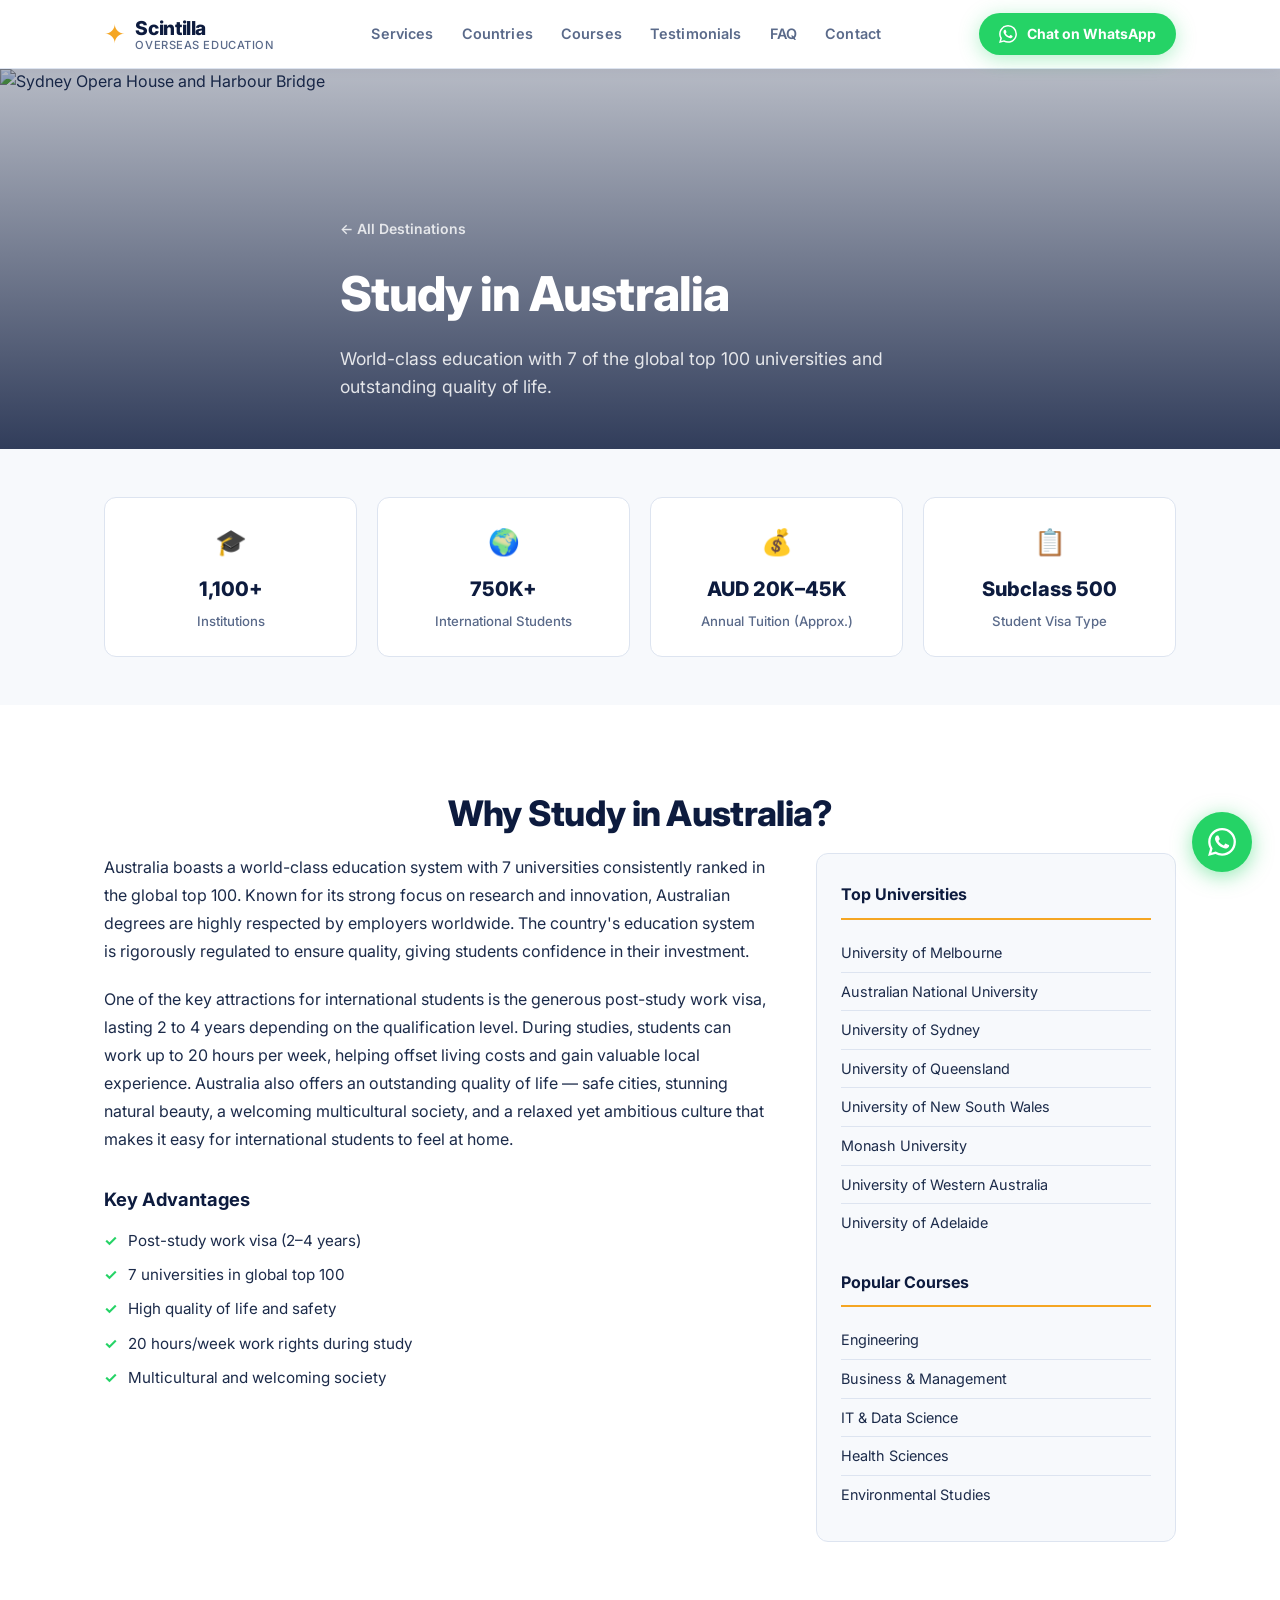
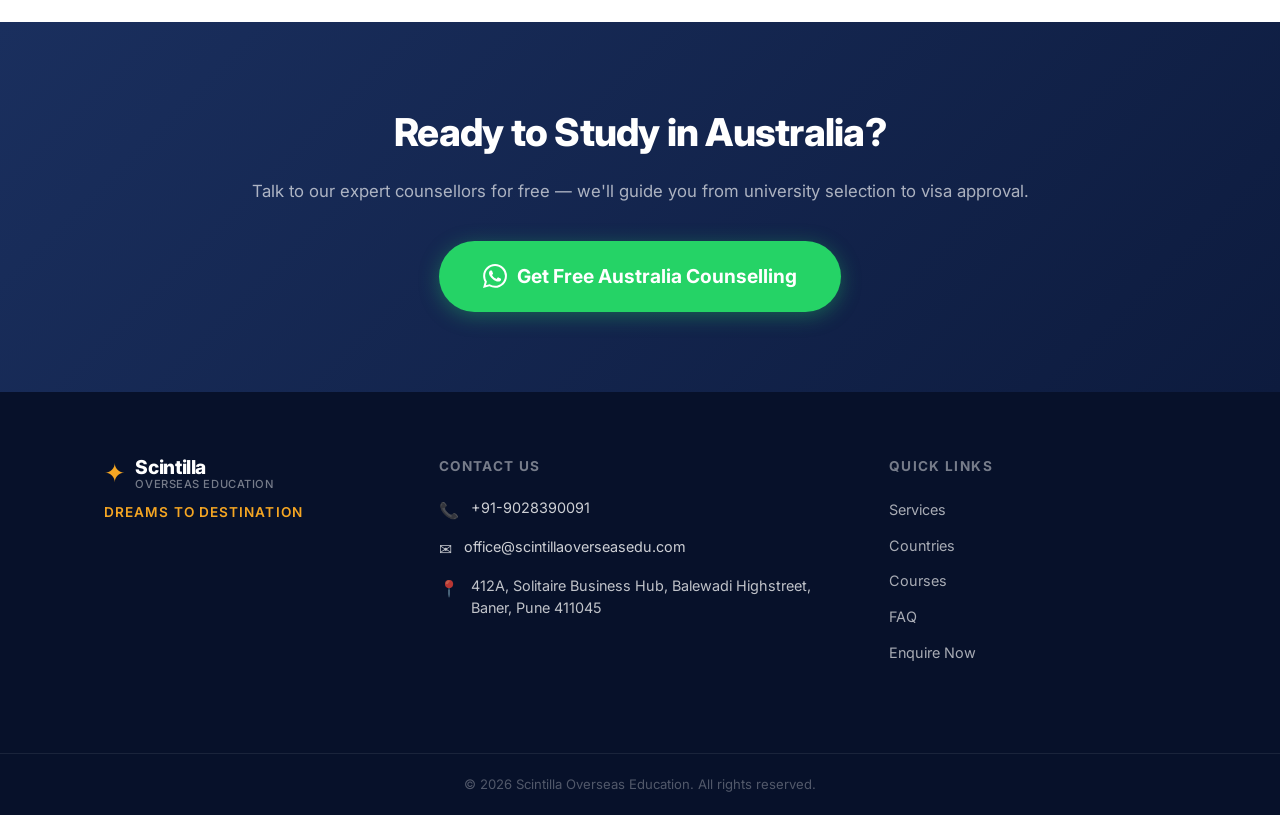
==== commit 9bb0542e: "Refine country page content for Australia, Ireland, NZ, and Middle East Improved hero taglines, expa" ====
--- a/countries/australia.html
+++ b/countries/australia.html
@@ -13,12 +13,14 @@
 </head>
 <body>
 
+  <!-- Reusable SVG symbols -->
   <svg xmlns="http://www.w3.org/2000/svg" style="display:none">
     <symbol id="icon-whatsapp" viewBox="0 0 24 24" fill="currentColor">
       <path d="M17.472 14.382c-.297-.149-1.758-.867-2.03-.967-.273-.099-.471-.148-.67.15-.197.297-.767.966-.94 1.164-.173.199-.347.223-.644.075-.297-.15-1.255-.463-2.39-1.475-.883-.788-1.48-1.761-1.653-2.059-.173-.297-.018-.458.13-.606.134-.133.298-.347.446-.52.149-.174.198-.298.298-.497.099-.198.05-.371-.025-.52-.075-.149-.669-1.612-.916-2.207-.242-.579-.487-.5-.669-.51a12.8 12.8 0 0 0-.57-.01c-.198 0-.52.074-.792.372-.272.297-1.04 1.016-1.04 2.479 0 1.462 1.065 2.875 1.213 3.074.149.198 2.096 3.2 5.077 4.487.709.306 1.262.489 1.694.625.712.227 1.36.195 1.871.118.571-.085 1.758-.719 2.006-1.413.248-.694.248-1.289.173-1.413-.074-.124-.272-.198-.57-.347m-5.421 7.403h-.004a9.87 9.87 0 0 1-5.031-1.378l-.361-.214-3.741.982.998-3.648-.235-.374a9.86 9.86 0 0 1-1.51-5.26c.001-5.45 4.436-9.884 9.888-9.884 2.64 0 5.122 1.03 6.988 2.898a9.825 9.825 0 0 1 2.893 6.994c-.003 5.45-4.437 9.884-9.885 9.884m8.413-18.297A11.815 11.815 0 0 0 12.05 0C5.495 0 .16 5.335.157 11.892c0 2.096.547 4.142 1.588 5.945L.057 24l6.305-1.654a11.882 11.882 0 0 0 5.683 1.448h.005c6.554 0 11.89-5.335 11.893-11.893a11.821 11.821 0 0 0-3.48-8.413Z"/>
     </symbol>
   </svg>
 
+  <!-- Navbar -->
   <header class="navbar">
     <div class="container nav-inner">
       <a href="../index.html" class="logo">
@@ -48,6 +50,7 @@
     </div>
   </header>
 
+  <!-- Country Hero -->
   <section class="country-hero">
     <div class="country-hero-bg">
       <img src="https://images.unsplash.com/photo-1506973035872-a4ec16b8e8d9?w=1400&h=500&fit=crop&q=80" alt="Sydney Opera House and Harbour Bridge" />
@@ -56,10 +59,11 @@
     <div class="container country-hero-inner">
       <a href="../index.html#countries" class="country-back">&larr; All Destinations</a>
       <h1>Study in Australia</h1>
-      <p>World-class education and outstanding quality of life in the land down under.</p>
-    </div>
-  </section>
-
+      <p>World-class education with 7 of the global top 100 universities and outstanding quality of life.</p>
+    </div>
+  </section>
+
+  <!-- Key Facts -->
   <section class="section country-facts">
     <div class="container">
       <div class="facts-grid">
@@ -81,23 +85,24 @@
         <div class="fact-card">
           <span class="fact-icon">📋</span>
           <strong>Subclass 500</strong>
-          <span>Student Visa</span>
-        </div>
-      </div>
-    </div>
-  </section>
-
+          <span>Student Visa Type</span>
+        </div>
+      </div>
+    </div>
+  </section>
+
+  <!-- Why Study Here -->
   <section class="section country-why">
     <div class="container">
       <h2 class="section-title">Why Study in Australia?</h2>
       <div class="country-content">
         <div class="country-text">
-          <p>Australia is one of the most popular study destinations in the world, with 7 of its universities consistently ranked in the global top 100. The country's education system is built on innovation, practical learning, and research excellence.</p>
-          <p>International students benefit from generous post-study work visas lasting 2 to 4 years depending on the qualification level. With the right to work 20 hours per week during studies, students can gain valuable work experience and offset living costs. Australia's multicultural cities, stunning natural landscapes, and high quality of life make it a truly enriching place to live and learn.</p>
+          <p>Australia boasts a world-class education system with 7 universities consistently ranked in the global top 100. Known for its strong focus on research and innovation, Australian degrees are highly respected by employers worldwide. The country's education system is rigorously regulated to ensure quality, giving students confidence in their investment.</p>
+          <p>One of the key attractions for international students is the generous post-study work visa, lasting 2 to 4 years depending on the qualification level. During studies, students can work up to 20 hours per week, helping offset living costs and gain valuable local experience. Australia also offers an outstanding quality of life — safe cities, stunning natural beauty, a welcoming multicultural society, and a relaxed yet ambitious culture that makes it easy for international students to feel at home.</p>
           <h3>Key Advantages</h3>
           <ul>
             <li>Post-study work visa (2–4 years)</li>
-            <li>7 universities in the global top 100</li>
+            <li>7 universities in global top 100</li>
             <li>High quality of life and safety</li>
             <li>20 hours/week work rights during study</li>
             <li>Multicultural and welcoming society</li>
@@ -128,6 +133,7 @@
     </div>
   </section>
 
+  <!-- CTA -->
   <section class="section section-cta">
     <div class="container cta-inner">
       <h2>Ready to Study in Australia?</h2>
@@ -139,6 +145,7 @@
     </div>
   </section>
 
+  <!-- Footer -->
   <footer class="footer">
     <div class="container footer-inner">
       <div class="footer-brand">
@@ -175,6 +182,7 @@
     </div>
   </footer>
 
+  <!-- Floating WhatsApp -->
   <a class="fab-whatsapp" href="https://wa.me/919028390091?text=Hi%2C%20I%20want%20to%20study%20in%20Australia" target="_blank" rel="noopener" aria-label="Chat on WhatsApp">
     <svg width="28" height="28" aria-hidden="true"><use href="#icon-whatsapp"/></svg>
   </a>
